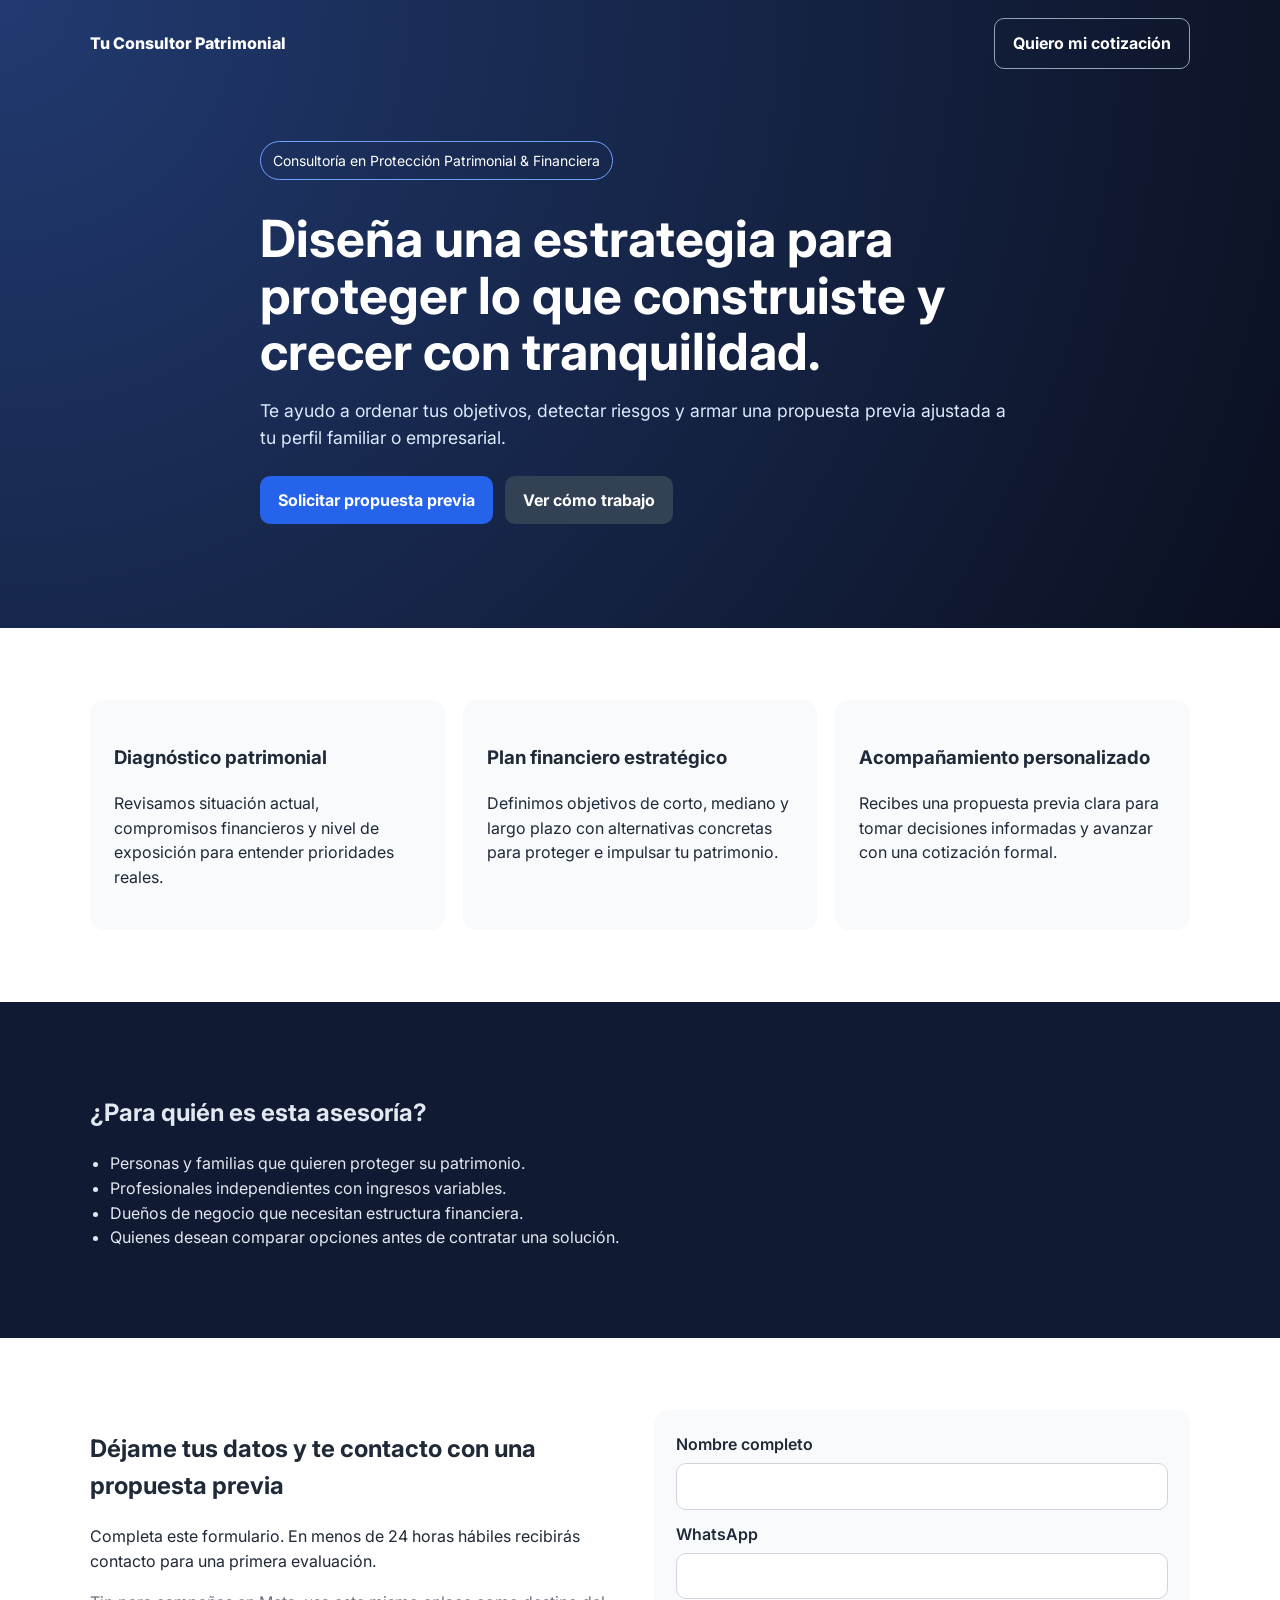
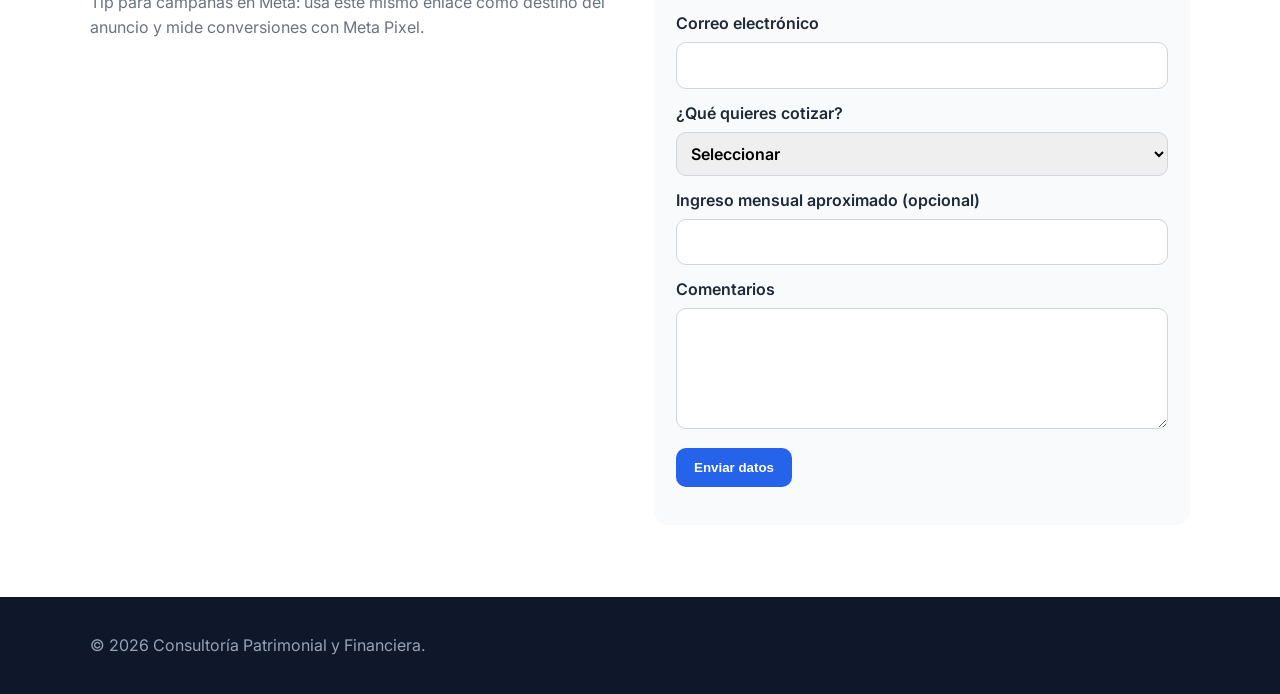
==== index.html @ ad38a11f "Create Spanish landing page template for financial consulting leads" ====
<!doctype html>
<html lang="es">
  <head>
    <meta charset="UTF-8" />
    <meta name="viewport" content="width=device-width, initial-scale=1.0" />
    <title>Consultoría en Protección Patrimonial y Financiera</title>
    <meta
      name="description"
      content="Protege tu patrimonio y optimiza tus finanzas con una propuesta clara y personalizada. Agenda una cotización previa."
    />
    <link rel="preconnect" href="https://fonts.googleapis.com" />
    <link rel="preconnect" href="https://fonts.gstatic.com" crossorigin />
    <link
      href="https://fonts.googleapis.com/css2?family=Inter:wght@400;500;700;800&display=swap"
      rel="stylesheet"
    />
    <link rel="stylesheet" href="styles.css" />
  </head>
  <body>
    <header class="hero">
      <nav class="container nav">
        <div class="brand">Tu Consultor Patrimonial</div>
        <a href="#formulario" class="btn btn-outline">Quiero mi cotización</a>
      </nav>
      <section class="container hero-content">
        <p class="pill">Consultoría en Protección Patrimonial & Financiera</p>
        <h1>
          Diseña una estrategia para proteger lo que construiste y crecer con
          tranquilidad.
        </h1>
        <p class="lead">
          Te ayudo a ordenar tus objetivos, detectar riesgos y armar una
          propuesta previa ajustada a tu perfil familiar o empresarial.
        </p>
        <div class="actions">
          <a href="#formulario" class="btn">Solicitar propuesta previa</a>
          <a href="#servicios" class="btn btn-secondary">Ver cómo trabajo</a>
        </div>
      </section>
    </header>

    <main>
      <section id="servicios" class="container section grid-3">
        <article class="card">
          <h3>Diagnóstico patrimonial</h3>
          <p>
            Revisamos situación actual, compromisos financieros y nivel de
            exposición para entender prioridades reales.
          </p>
        </article>
        <article class="card">
          <h3>Plan financiero estratégico</h3>
          <p>
            Definimos objetivos de corto, mediano y largo plazo con alternativas
            concretas para proteger e impulsar tu patrimonio.
          </p>
        </article>
        <article class="card">
          <h3>Acompañamiento personalizado</h3>
          <p>
            Recibes una propuesta previa clara para tomar decisiones informadas
            y avanzar con una cotización formal.
          </p>
        </article>
      </section>

      <section class="section dark">
        <div class="container">
          <h2>¿Para quién es esta asesoría?</h2>
          <ul class="list">
            <li>Personas y familias que quieren proteger su patrimonio.</li>
            <li>Profesionales independientes con ingresos variables.</li>
            <li>Dueños de negocio que necesitan estructura financiera.</li>
            <li>
              Quienes desean comparar opciones antes de contratar una solución.
            </li>
          </ul>
        </div>
      </section>

      <section id="formulario" class="container section form-wrap">
        <div>
          <h2>Déjame tus datos y te contacto con una propuesta previa</h2>
          <p>
            Completa este formulario. En menos de 24 horas hábiles recibirás
            contacto para una primera evaluación.
          </p>
          <p class="note">
            Tip para campañas en Meta: usa este mismo enlace como destino del
            anuncio y mide conversiones con Meta Pixel.
          </p>
        </div>

        <form id="leadForm" class="form" novalidate>
          <label>
            Nombre completo
            <input name="nombre" type="text" required />
          </label>
          <label>
            WhatsApp
            <input name="telefono" type="tel" required />
          </label>
          <label>
            Correo electrónico
            <input name="email" type="email" required />
          </label>
          <label>
            ¿Qué quieres cotizar?
            <select name="tipo" required>
              <option value="">Seleccionar</option>
              <option>Protección patrimonial familiar</option>
              <option>Plan financiero personal</option>
              <option>Estrategia para negocio</option>
              <option>Otro</option>
            </select>
          </label>
          <label>
            Ingreso mensual aproximado (opcional)
            <input name="ingreso" type="text" />
          </label>
          <label>
            Comentarios
            <textarea name="mensaje" rows="4"></textarea>
          </label>
          <button class="btn" type="submit">Enviar datos</button>
          <p id="status" class="status" aria-live="polite"></p>
        </form>
      </section>
    </main>

    <footer class="footer">
      <div class="container">
        <p>© <span id="year"></span> Consultoría Patrimonial y Financiera.</p>
      </div>
    </footer>

    <script src="script.js"></script>
  </body>
</html>
---- styles.css ----
:root {
  --bg: #0b1020;
  --bg-alt: #111a33;
  --text: #1f2937;
  --muted: #6b7280;
  --white: #ffffff;
  --primary: #2563eb;
  --primary-dark: #1d4ed8;
}
* { box-sizing: border-box; }
body {
  margin: 0;
  font-family: Inter, system-ui, sans-serif;
  color: var(--text);
  line-height: 1.55;
}
.container { width: min(1100px, 92%); margin: 0 auto; }
.hero {
  background: radial-gradient(circle at top left, #213a70, var(--bg));
  color: var(--white);
  padding-bottom: 64px;
}
.nav { display: flex; justify-content: space-between; align-items: center; padding: 18px 0; }
.brand { font-weight: 800; }
.hero-content { padding: 40px 0; max-width: 760px; }
.pill { display:inline-block; padding:8px 12px; border:1px solid #6ea1ff; border-radius:999px; font-size:14px; }
h1 { font-size: clamp(2rem, 5vw, 3.2rem); line-height: 1.1; margin: 16px 0; }
.lead { font-size: 1.1rem; color: #dbeafe; }
.actions { display: flex; gap: 12px; flex-wrap: wrap; margin-top: 24px; }
.btn {
  display: inline-block; background: var(--primary); color: #fff; border: 0;
  text-decoration: none; padding: 12px 18px; border-radius: 10px; font-weight: 700; cursor: pointer;
}
.btn:hover { background: var(--primary-dark); }
.btn-secondary { background: #334155; }
.btn-outline { border: 1px solid #94a3b8; background: transparent; }
.section { padding: 72px 0; }
.grid-3 { display: grid; grid-template-columns: repeat(3, 1fr); gap: 18px; }
.card { background: #f8fafc; padding: 24px; border-radius: 14px; }
.dark { background: var(--bg-alt); color: #e2e8f0; }
.list { padding-left: 20px; }
.form-wrap { display: grid; grid-template-columns: 1fr 1fr; gap: 28px; align-items: start; }
.form { background: #f8fafc; padding: 22px; border-radius: 14px; }
.form label { display:block; font-weight:600; margin-bottom: 12px; }
.form input, .form select, .form textarea {
  width: 100%; margin-top: 6px; padding: 10px; border-radius: 10px; border: 1px solid #d1d5db; font: inherit;
}
.note { color: var(--muted); }
.status { margin-top: 10px; font-weight: 600; }
.footer { background: #0f172a; color: #94a3b8; padding: 20px 0; }

@media (max-width: 900px) {
  .grid-3, .form-wrap { grid-template-columns: 1fr; }
}
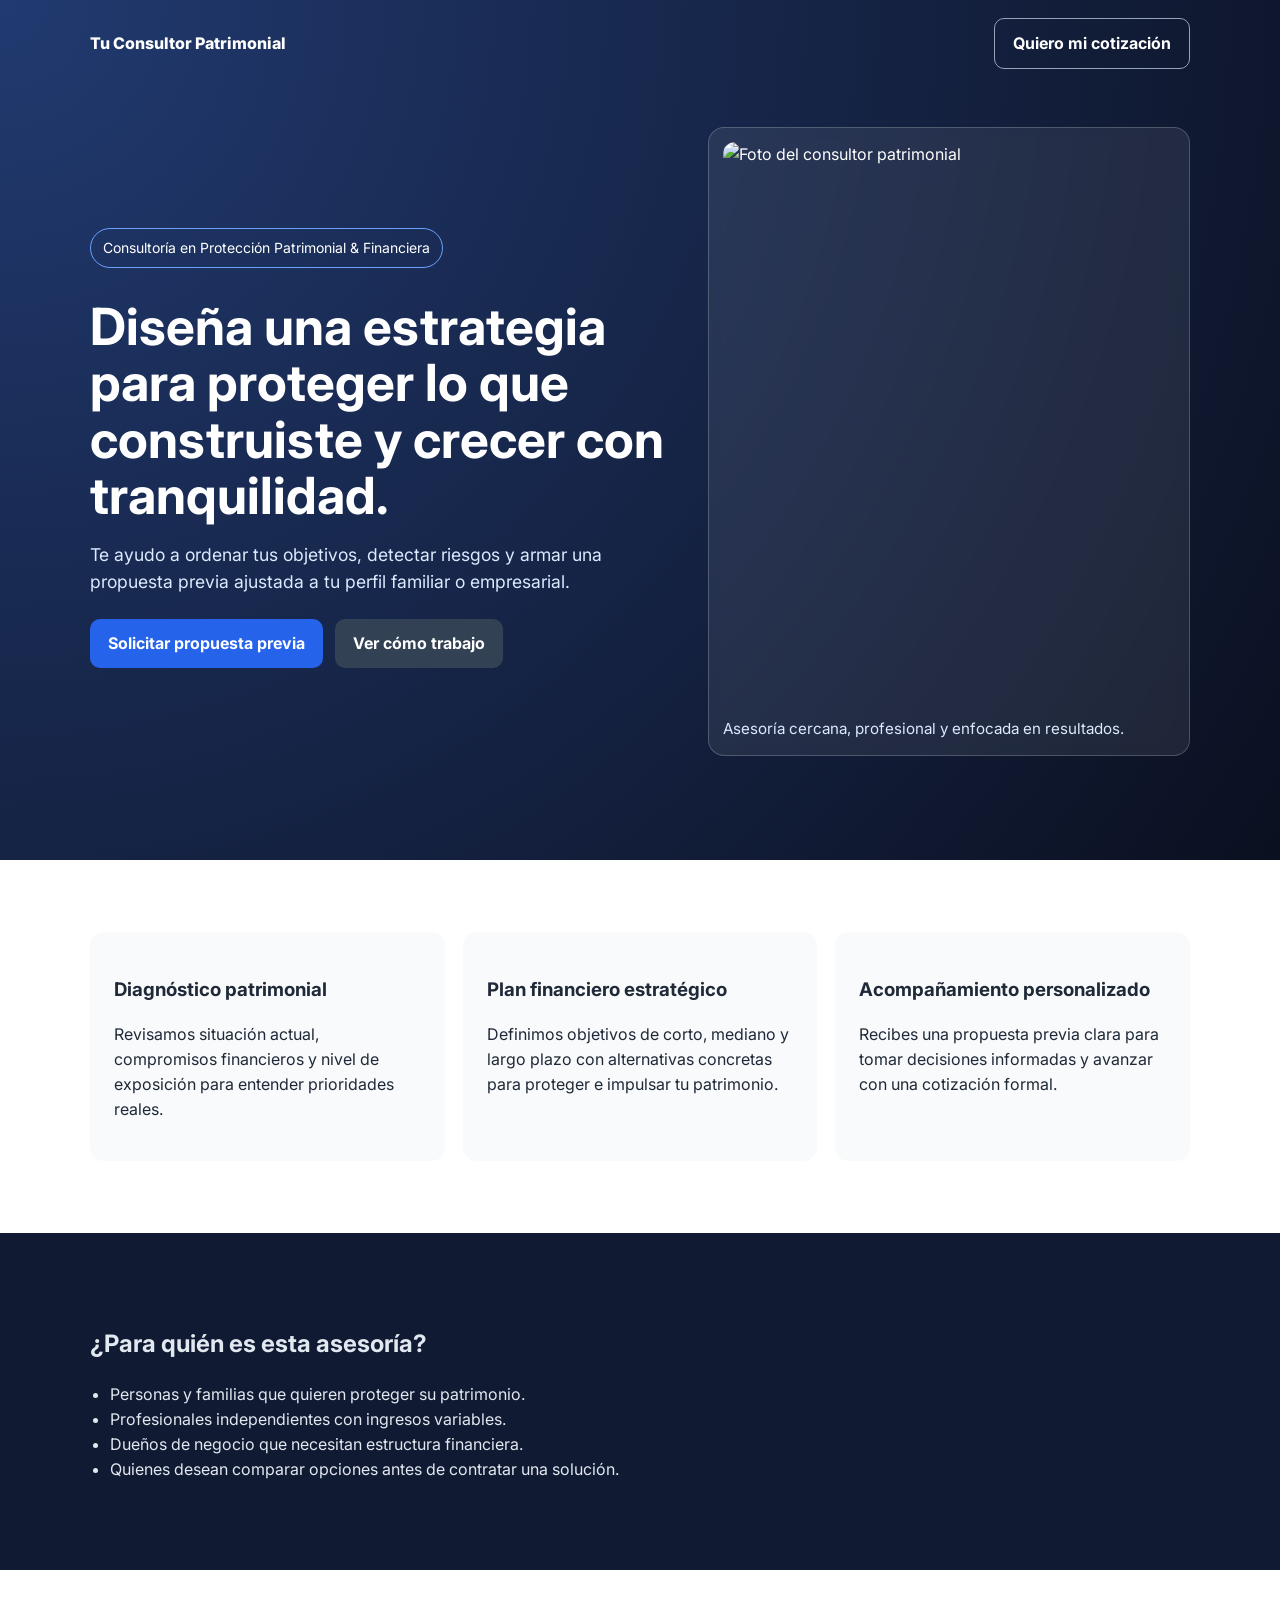
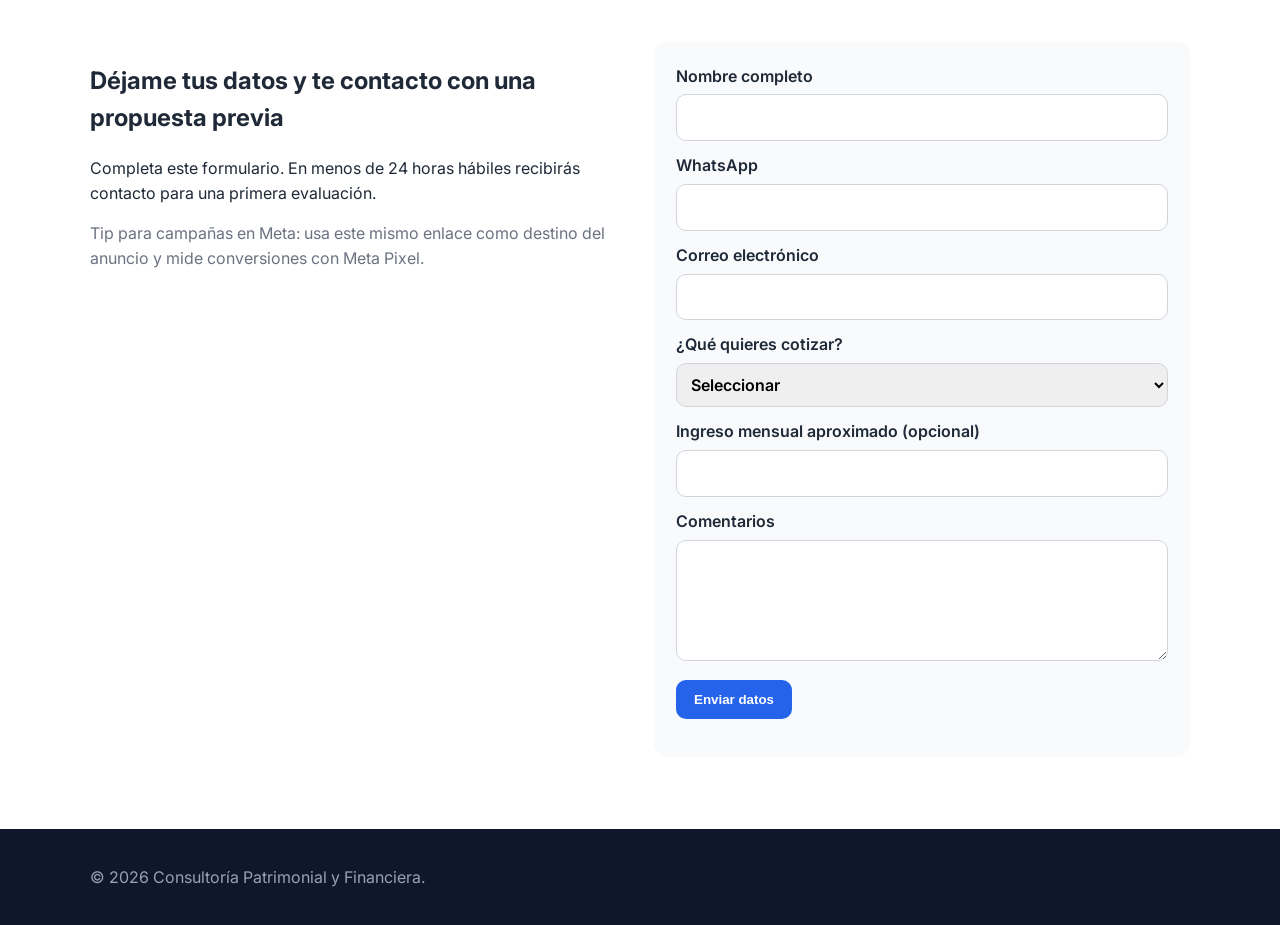
==== commit bcdf1d53: "Add profile photo section to hero and asset instructions" ====
--- a/index.html
+++ b/index.html
@@ -22,20 +22,27 @@
         <div class="brand">Tu Consultor Patrimonial</div>
         <a href="#formulario" class="btn btn-outline">Quiero mi cotización</a>
       </nav>
-      <section class="container hero-content">
-        <p class="pill">Consultoría en Protección Patrimonial & Financiera</p>
-        <h1>
-          Diseña una estrategia para proteger lo que construiste y crecer con
-          tranquilidad.
-        </h1>
-        <p class="lead">
-          Te ayudo a ordenar tus objetivos, detectar riesgos y armar una
-          propuesta previa ajustada a tu perfil familiar o empresarial.
-        </p>
-        <div class="actions">
-          <a href="#formulario" class="btn">Solicitar propuesta previa</a>
-          <a href="#servicios" class="btn btn-secondary">Ver cómo trabajo</a>
+      <section class="container hero-content hero-grid">
+        <div>
+          <p class="pill">Consultoría en Protección Patrimonial & Financiera</p>
+          <h1>
+            Diseña una estrategia para proteger lo que construiste y crecer con
+            tranquilidad.
+          </h1>
+          <p class="lead">
+            Te ayudo a ordenar tus objetivos, detectar riesgos y armar una
+            propuesta previa ajustada a tu perfil familiar o empresarial.
+          </p>
+          <div class="actions">
+            <a href="#formulario" class="btn">Solicitar propuesta previa</a>
+            <a href="#servicios" class="btn btn-secondary">Ver cómo trabajo</a>
+          </div>
         </div>
+
+        <figure class="profile-card">
+          <img src="assets/foto-consultor.jpg" alt="Foto del consultor patrimonial" />
+          <figcaption>Asesoría cercana, profesional y enfocada en resultados.</figcaption>
+        </figure>
       </section>
     </header>
 
--- a/styles.css
+++ b/styles.css
@@ -22,7 +22,30 @@
 }
 .nav { display: flex; justify-content: space-between; align-items: center; padding: 18px 0; }
 .brand { font-weight: 800; }
-.hero-content { padding: 40px 0; max-width: 760px; }
+.hero-content { padding: 40px 0; max-width: 1100px; }
+
+.hero-grid { display: grid; grid-template-columns: 1.1fr 0.9fr; gap: 28px; align-items: center; }
+.profile-card {
+  margin: 0;
+  background: rgba(255, 255, 255, 0.08);
+  border: 1px solid rgba(255, 255, 255, 0.2);
+  border-radius: 16px;
+  padding: 14px;
+  backdrop-filter: blur(6px);
+}
+.profile-card img {
+  width: 100%;
+  aspect-ratio: 4 / 5;
+  object-fit: cover;
+  border-radius: 12px;
+  display: block;
+}
+.profile-card figcaption {
+  margin-top: 10px;
+  color: #dbeafe;
+  font-size: 0.95rem;
+}
+
 .pill { display:inline-block; padding:8px 12px; border:1px solid #6ea1ff; border-radius:999px; font-size:14px; }
 h1 { font-size: clamp(2rem, 5vw, 3.2rem); line-height: 1.1; margin: 16px 0; }
 .lead { font-size: 1.1rem; color: #dbeafe; }
@@ -50,5 +73,5 @@
 .footer { background: #0f172a; color: #94a3b8; padding: 20px 0; }
 
 @media (max-width: 900px) {
-  .grid-3, .form-wrap { grid-template-columns: 1fr; }
+  .grid-3, .form-wrap, .hero-grid { grid-template-columns: 1fr; }
 }
